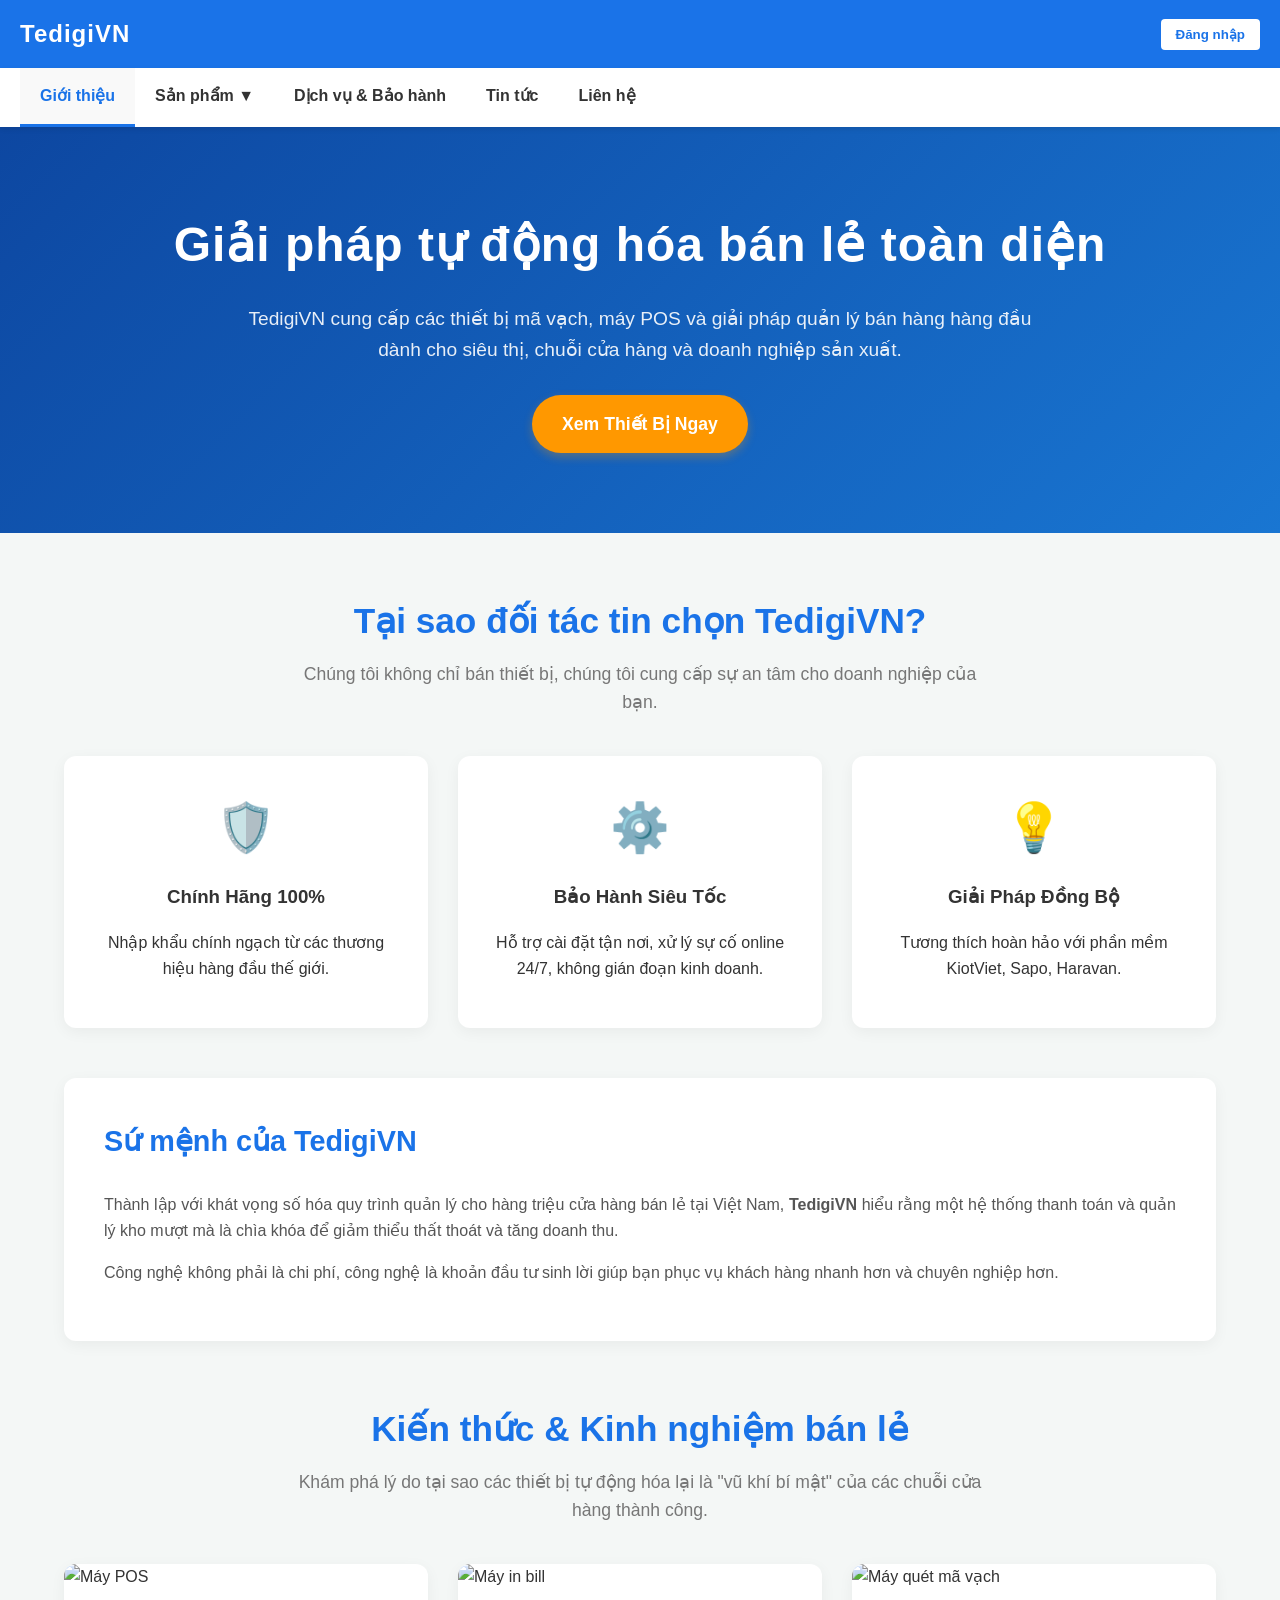
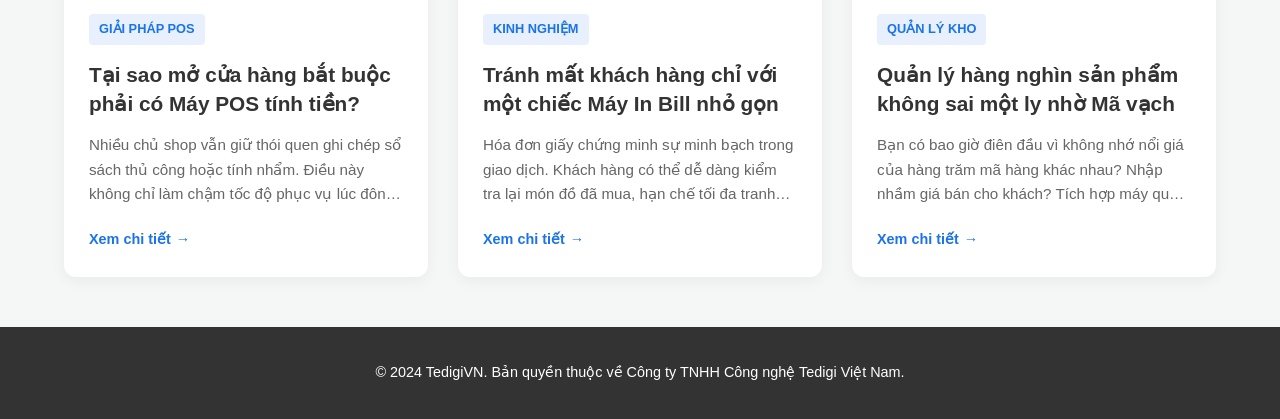
==== index.html @ 8b9664ac "Add files via upload" ====
<!DOCTYPE html>
<html lang="vi">
<head>
    <meta charset="UTF-8">
    <meta name="viewport" content="width=device-width, initial-scale=1.0">
    <title>Giới Thiệu - TedigiVN</title>
    <style>
        /* CÀI ĐẶT CHUNG */
        body { font-family: 'Segoe UI', Arial, sans-serif; margin: 0; background: #f4f7f6; color: #333; line-height: 1.6; }
        
        /* HEADER & MENU */
        header { background: #1a73e8; color: white; padding: 15px 20px; display: flex; justify-content: space-between; align-items: center; }
        .btn { border: none; padding: 8px 15px; border-radius: 4px; cursor: pointer; font-weight: bold; transition: 0.3s; }
        .btn-login { background: white; color: #1a73e8; }
        .btn-login:hover { background: #e8f0fe; }
        .btn-admin { background: #ff9800; color: white; margin-right: 10px; }
        .btn-admin:hover { background: #e68a00; }
        .btn-logout { background: #ff4d4d; color: white; }
        .btn-logout:hover { background: #cc0000; }

        .main-menu { background: white; padding: 0 20px; box-shadow: 0 2px 5px rgba(0,0,0,0.1); display: flex; align-items: center; flex-wrap: wrap; position: sticky; top: 0; z-index: 999; }
        .nav-link { color: #333; text-decoration: none; font-weight: bold; padding: 15px 20px; display: inline-block; transition: 0.3s; border-bottom: 3px solid transparent; }
        .nav-link:hover, .nav-link.active { color: #1a73e8; border-bottom: 3px solid #1a73e8; background: #f9f9f9; }

        /* MENU DROPDOWN */
        .dropdown { position: relative; display: inline-block; }
        .dropdown-content { display: none; position: absolute; background-color: white; min-width: 220px; box-shadow: 0px 8px 16px 0px rgba(0,0,0,0.15); z-index: 1000; border-radius: 0 0 8px 8px; overflow: hidden; top: 100%; left: 0; }
        .dropdown-content a { color: #555; padding: 12px 16px; text-decoration: none; display: block; border-bottom: 1px solid #eee; font-weight: normal; }
        .dropdown-content a:hover { background-color: #f4f7f6; color: #1a73e8; padding-left: 20px; transition: 0.3s; }
        .dropdown:hover .dropdown-content { display: block; } 

        /* BANNER CHÍNH */
        .hero { background: linear-gradient(135deg, #0d47a1, #1976d2); color: white; padding: 80px 20px; text-align: center; }
        .hero h1 { font-size: 3em; margin: 0 0 20px 0; letter-spacing: 1px; }
        .hero p { font-size: 1.2em; max-width: 800px; margin: 0 auto 30px auto; opacity: 0.9; }
        .btn-primary { background: #ff9800; color: white; padding: 15px 30px; text-decoration: none; font-size: 1.1em; font-weight: bold; border-radius: 30px; transition: 0.3s; display: inline-block; box-shadow: 0 4px 10px rgba(255, 152, 0, 0.3); }
        .btn-primary:hover { background: #e68a00; transform: translateY(-3px); box-shadow: 0 6px 15px rgba(255, 152, 0, 0.4); }

        /* KHU VỰC NỘI DUNG */
        .container { width: 90%; max-width: 1200px; margin: 50px auto; }
        .section-title { text-align: center; margin-bottom: 40px; margin-top: 60px; }
        .section-title h2 { color: #1a73e8; font-size: 2.2em; margin-bottom: 10px; }
        .section-title p { color: #777; font-size: 1.1em; max-width: 700px; margin: 0 auto; }

        /* LƯỚI TÍNH NĂNG */
        .features-grid { display: grid; grid-template-columns: repeat(auto-fit, minmax(300px, 1fr)); gap: 30px; }
        .feature-box { background: white; padding: 30px; border-radius: 12px; text-align: center; box-shadow: 0 4px 15px rgba(0,0,0,0.05); transition: 0.3s; border-top: 4px solid transparent; }
        .feature-box:hover { transform: translateY(-10px); box-shadow: 0 10px 25px rgba(0,0,0,0.1); border-top: 4px solid #1a73e8; }
        .feature-icon { font-size: 3em; margin-bottom: 15px; display: block; }
        .feature-box h3 { color: #333; margin-top: 0; }

        /* CÂU CHUYỆN CÔNG TY */
        .about-story { background: white; padding: 40px; border-radius: 12px; box-shadow: 0 4px 15px rgba(0,0,0,0.05); display: flex; gap: 40px; align-items: center; margin-top: 50px; }
        .about-text { flex: 1; }
        .about-text h3 { color: #1a73e8; font-size: 1.8em; margin-top: 0; }
        .about-text p { color: #555; text-align: justify; }

        /* === CSS MỚI: KHU VỰC BLOG / TIN TỨC === */
        .blog-grid { display: grid; grid-template-columns: repeat(auto-fit, minmax(320px, 1fr)); gap: 30px; }
        .blog-card { background: white; border-radius: 12px; overflow: hidden; box-shadow: 0 4px 15px rgba(0,0,0,0.05); transition: 0.3s; }
        .blog-card:hover { transform: translateY(-5px); box-shadow: 0 10px 25px rgba(0,0,0,0.15); }
        .blog-img { width: 100%; height: 200px; object-fit: cover; }
        .blog-content { padding: 25px; }
        .blog-tag { background: #e8f0fe; color: #1a73e8; padding: 5px 10px; border-radius: 4px; font-size: 0.8em; font-weight: bold; text-transform: uppercase; margin-bottom: 15px; display: inline-block; }
        .blog-content h3 { margin: 0 0 15px 0; font-size: 1.3em; color: #333; line-height: 1.4; }
        .blog-content p { color: #666; font-size: 0.95em; margin-bottom: 20px; display: -webkit-box; -webkit-line-clamp: 3; -webkit-box-orient: vertical; overflow: hidden; }
        .read-more { color: #1a73e8; text-decoration: none; font-weight: bold; font-size: 0.9em; display: inline-flex; align-items: center; transition: 0.3s; }
        .read-more:hover { color: #0d47a1; letter-spacing: 0.5px; }
        .read-more::after { content: ' →'; margin-left: 5px; }
        
        /* FOOTER */
        footer { background: #333; color: white; text-align: center; padding: 20px; margin-top: 50px; font-size: 0.9em; }
    </style>
</head>
<body>

    <header>
        <h2 style="margin: 0; letter-spacing: 1px;">TedigiVN</h2>
        <div id="user-menu"></div>
    </header>

    <nav class="main-menu">
        <a href="index.html" class="nav-link active">Giới thiệu</a>
        <div class="dropdown">
            <a href="products.html?cat=all" class="nav-link">Sản phẩm ▼</a>
            <div class="dropdown-content">
                <a href="products.html?cat=pos">Máy POS bán hàng</a>
                <a href="products.html?cat=bill">Máy in bill</a>
                <a href="products.html?cat=scan">Máy quét mã vạch</a>
                <a href="products.html?cat=print">Máy in công nghiệp</a>
                <a href="products.html?cat=all">Tất cả sản phẩm</a>
            </div>
        </div>
        <a href="#" class="nav-link">Dịch vụ & Bảo hành</a>
        <a href="#news-section" class="nav-link">Tin tức</a>
        <a href="#" class="nav-link">Liên hệ</a>
    </nav>

    <div class="hero">
        <h1>Giải pháp tự động hóa bán lẻ toàn diện</h1>
        <p>TedigiVN cung cấp các thiết bị mã vạch, máy POS và giải pháp quản lý bán hàng hàng đầu dành cho siêu thị, chuỗi cửa hàng và doanh nghiệp sản xuất.</p>
        <a href="products.html?cat=all" class="btn-primary">Xem Thiết Bị Ngay</a>
    </div>

    <div class="container">
        
        <div class="section-title">
            <h2>Tại sao đối tác tin chọn TedigiVN?</h2>
            <p>Chúng tôi không chỉ bán thiết bị, chúng tôi cung cấp sự an tâm cho doanh nghiệp của bạn.</p>
        </div>
        <div class="features-grid">
            <div class="feature-box"><span class="feature-icon">🛡️</span><h3>Chính Hãng 100%</h3><p>Nhập khẩu chính ngạch từ các thương hiệu hàng đầu thế giới.</p></div>
            <div class="feature-box"><span class="feature-icon">⚙️</span><h3>Bảo Hành Siêu Tốc</h3><p>Hỗ trợ cài đặt tận nơi, xử lý sự cố online 24/7, không gián đoạn kinh doanh.</p></div>
            <div class="feature-box"><span class="feature-icon">💡</span><h3>Giải Pháp Đồng Bộ</h3><p>Tương thích hoàn hảo với phần mềm KiotViet, Sapo, Haravan.</p></div>
        </div>

        <div class="about-story">
            <div class="about-text">
                <h3>Sứ mệnh của TedigiVN</h3>
                <p>Thành lập với khát vọng số hóa quy trình quản lý cho hàng triệu cửa hàng bán lẻ tại Việt Nam, <b>TedigiVN</b> hiểu rằng một hệ thống thanh toán và quản lý kho mượt mà là chìa khóa để giảm thiểu thất thoát và tăng doanh thu.</p>
                <p>Công nghệ không phải là chi phí, công nghệ là khoản đầu tư sinh lời giúp bạn phục vụ khách hàng nhanh hơn và chuyên nghiệp hơn.</p>
            </div>
        </div>

        <div class="section-title" id="news-section">
            <h2>Kiến thức & Kinh nghiệm bán lẻ</h2>
            <p>Khám phá lý do tại sao các thiết bị tự động hóa lại là "vũ khí bí mật" của các chuỗi cửa hàng thành công.</p>
        </div>

        <div class="blog-grid">
            <div class="blog-card">
                <img src="https://images.unsplash.com/photo-1556742049-0cfed4f6a45d?ixlib=rb-4.0.3&auto=format&fit=crop&w=600&q=80" alt="Máy POS" class="blog-img">
                <div class="blog-content">
                    <span class="blog-tag">Giải pháp POS</span>
                    <h3>Tại sao mở cửa hàng bắt buộc phải có Máy POS tính tiền?</h3>
                    <p>Nhiều chủ shop vẫn giữ thói quen ghi chép sổ sách thủ công hoặc tính nhẩm. Điều này không chỉ làm chậm tốc độ phục vụ lúc đông khách mà còn gây thất thoát doanh thu không rõ nguyên nhân. Máy POS giúp chuẩn hóa quy trình, tính tiền chính xác 100% và mang lại hình ảnh cực kỳ chuyên nghiệp.</p>
                    <a href="#" class="read-more">Xem chi tiết</a>
                </div>
            </div>

            <div class="blog-card">
                <img src="https://images.unsplash.com/photo-1574936145840-28808d77a0b6?ixlib=rb-4.0.3&auto=format&fit=crop&w=600&q=80" alt="Máy in bill" class="blog-img">
                <div class="blog-content">
                    <span class="blog-tag">Kinh nghiệm</span>
                    <h3>Tránh mất khách hàng chỉ với một chiếc Máy In Bill nhỏ gọn</h3>
                    <p>Hóa đơn giấy chứng minh sự minh bạch trong giao dịch. Khách hàng có thể dễ dàng kiểm tra lại món đồ đã mua, hạn chế tối đa tranh cãi. Đối với chủ cửa hàng, việc yêu cầu nhân viên phải in bill đưa cho khách là cách tốt nhất để chống gian lận, giấu doanh thu tại quầy thu ngân.</p>
                    <a href="#" class="read-more">Xem chi tiết</a>
                </div>
            </div>

            <div class="blog-card">
                <img src="https://images.unsplash.com/photo-1607082349566-187342175e2f?ixlib=rb-4.0.3&auto=format&fit=crop&w=600&q=80" alt="Máy quét mã vạch" class="blog-img">
                <div class="blog-content">
                    <span class="blog-tag">Quản lý kho</span>
                    <h3>Quản lý hàng nghìn sản phẩm không sai một ly nhờ Mã vạch</h3>
                    <p>Bạn có bao giờ điên đầu vì không nhớ nổi giá của hàng trăm mã hàng khác nhau? Nhập nhầm giá bán cho khách? Tích hợp máy quét mã vạch đa tia kết hợp phần mềm giúp thu ngân chỉ tốn 1 giây để chốt đơn một sản phẩm, đồng thời kho tự động trừ đi chính xác số lượng hàng đã bán.</p>
                    <a href="#" class="read-more">Xem chi tiết</a>
                </div>
            </div>
        </div>

    </div>

    <footer>
        <p>© 2024 TedigiVN. Bản quyền thuộc về Công ty TNHH Công nghệ Tedigi Việt Nam.</p>
    </footer>

    <script>
        const userMenu = document.getElementById('user-menu');
        const isLoggedIn = localStorage.getItem('isLoggedIn');
        const currentUser = localStorage.getItem('currentUser');
        const userRole = localStorage.getItem('userRole');

        if (isLoggedIn === "true") {
            userMenu.innerHTML = `
                <span style="margin-right: 15px; font-size: 15px;">Xin chào, <b>${currentUser}</b>!</span>
                <button class="btn btn-admin" onclick="window.location.href='admin.html'">Vào Quản Trị</button>
                <button class="btn btn-logout" onclick="logout()">Đăng xuất</button>
            `;
        } else {
            userMenu.innerHTML = `
                <button class="btn btn-login" onclick="window.location.href='login.html'">Đăng nhập</button>
            `;
        }

        function logout() {
            localStorage.clear();
            window.location.reload(); 
        }
    </script>
</body>
</html>
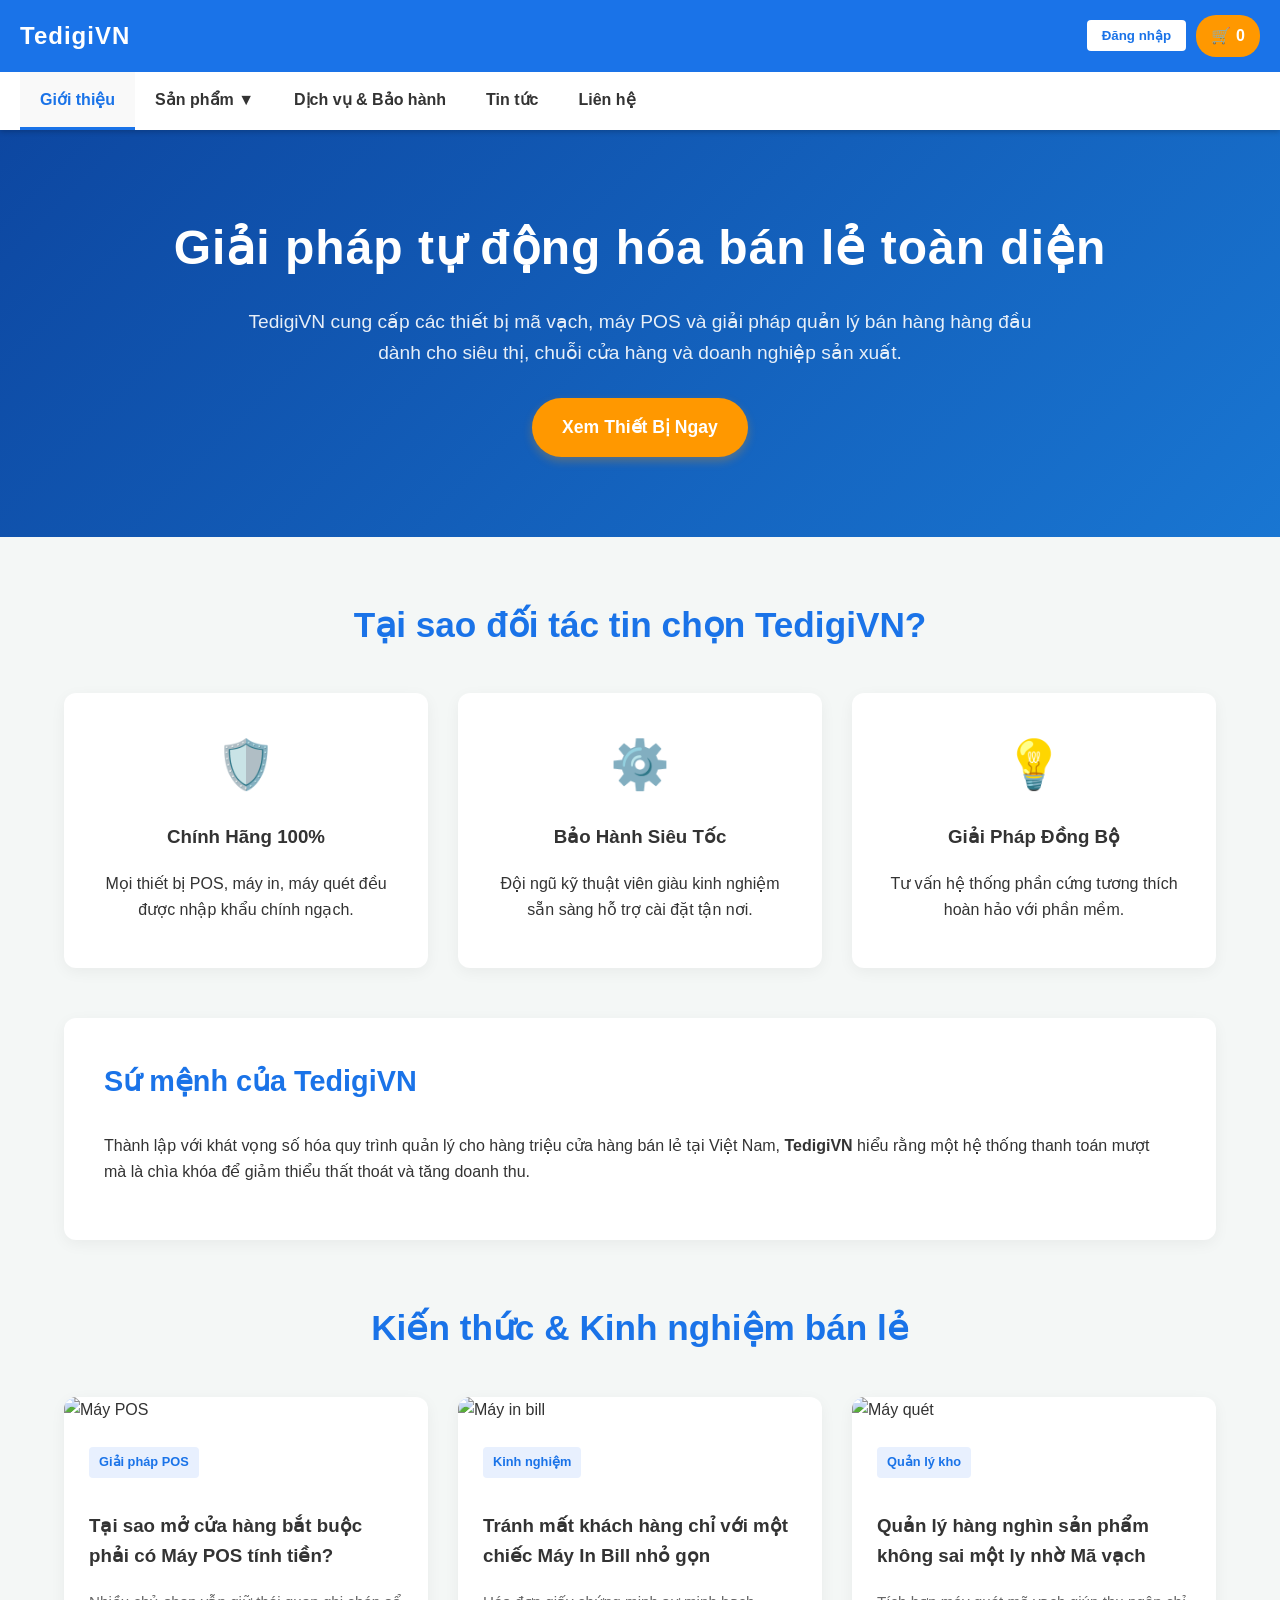
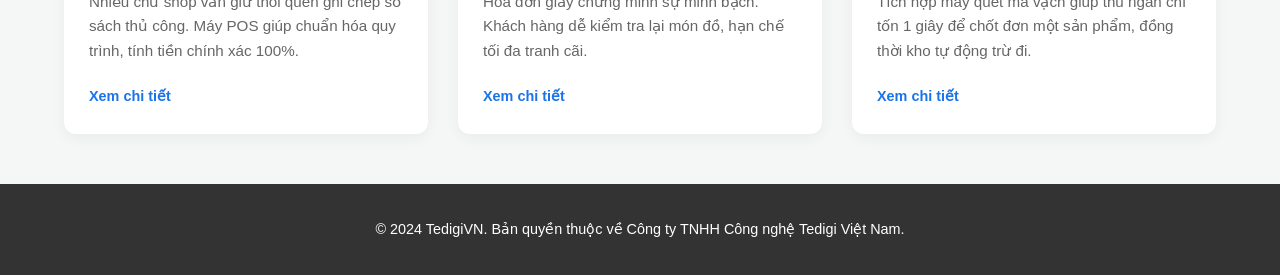
==== commit fa20c034: "Add files via upload" ====
--- a/index.html
+++ b/index.html
@@ -4,97 +4,141 @@
     <meta charset="UTF-8">
     <meta name="viewport" content="width=device-width, initial-scale=1.0">
     <title>Giới Thiệu - TedigiVN</title>
+    
+    <script src="config.js"></script>
+
     <style>
-        /* CÀI ĐẶT CHUNG */
+        /* ================= CÀI ĐẶT CHUNG ================= */
         body { font-family: 'Segoe UI', Arial, sans-serif; margin: 0; background: #f4f7f6; color: #333; line-height: 1.6; }
         
-        /* HEADER & MENU */
+        /* ================= KHỐI CỐ ĐỊNH (HEADER + MENU) ================= */
+        .sticky-wrapper { position: sticky; top: 0; z-index: 1001; box-shadow: 0 2px 5px rgba(0,0,0,0.2); }
+        
+        /* HEADER XANH */
         header { background: #1a73e8; color: white; padding: 15px 20px; display: flex; justify-content: space-between; align-items: center; }
+        .header-right { display: flex; align-items: center; gap: 10px; }
+        
+        /* Nút chung */
         .btn { border: none; padding: 8px 15px; border-radius: 4px; cursor: pointer; font-weight: bold; transition: 0.3s; }
         .btn-login { background: white; color: #1a73e8; }
         .btn-login:hover { background: #e8f0fe; }
-        .btn-admin { background: #ff9800; color: white; margin-right: 10px; }
+        .btn-admin { background: #ff9800; color: white; }
         .btn-admin:hover { background: #e68a00; }
         .btn-logout { background: #ff4d4d; color: white; }
         .btn-logout:hover { background: #cc0000; }
 
-        .main-menu { background: white; padding: 0 20px; box-shadow: 0 2px 5px rgba(0,0,0,0.1); display: flex; align-items: center; flex-wrap: wrap; position: sticky; top: 0; z-index: 999; }
+        /* Nút Giỏ hàng */
+        .cart-btn { background: #ff9800; color: white; text-decoration: none; padding: 8px 15px; border-radius: 20px; font-weight: bold; transition: 0.3s; display: flex; align-items: center; }
+        .cart-btn:hover { background: #e68a00; transform: scale(1.05); }
+
+        /* Nút Hamburger (Mặc định ẩn trên máy tính) */
+        .mobile-menu-btn { display: none; background: transparent; border: none; color: white; font-size: 26px; font-weight: bold; cursor: pointer; padding: 0 5px; margin-left: 5px; transition: 0.3s; }
+        .mobile-menu-btn:hover { color: #ff9800; }
+
+        /* MENU TRẮNG (DESKTOP) */
+        .main-menu { background: white; display: flex; align-items: center; padding: 0 20px; flex-wrap: wrap; }
         .nav-link { color: #333; text-decoration: none; font-weight: bold; padding: 15px 20px; display: inline-block; transition: 0.3s; border-bottom: 3px solid transparent; }
         .nav-link:hover, .nav-link.active { color: #1a73e8; border-bottom: 3px solid #1a73e8; background: #f9f9f9; }
 
-        /* MENU DROPDOWN */
+        /* Dropdown Desktop */
         .dropdown { position: relative; display: inline-block; }
         .dropdown-content { display: none; position: absolute; background-color: white; min-width: 220px; box-shadow: 0px 8px 16px 0px rgba(0,0,0,0.15); z-index: 1000; border-radius: 0 0 8px 8px; overflow: hidden; top: 100%; left: 0; }
         .dropdown-content a { color: #555; padding: 12px 16px; text-decoration: none; display: block; border-bottom: 1px solid #eee; font-weight: normal; }
-        .dropdown-content a:hover { background-color: #f4f7f6; color: #1a73e8; padding-left: 20px; transition: 0.3s; }
-        .dropdown:hover .dropdown-content { display: block; } 
-
-        /* BANNER CHÍNH */
+        .dropdown-content a:hover { background-color: #f4f7f6; color: #1a73e8; padding-left: 20px; }
+        @media (min-width: 769px) { .dropdown:hover .dropdown-content { display: block; } }
+
+        /* ================= 📱 BẬT CHẾ ĐỘ ĐIỆN THOẠI (Dưới 768px) 📱 ================= */
+        @media (max-width: 768px) {
+            header { padding: 10px 15px; } 
+            header h2 { font-size: 1.3em; margin: 0; }
+            .welcome-text { display: none; } 
+            
+            .btn { padding: 6px 10px; font-size: 12px; }
+            .cart-btn { padding: 6px 10px; font-size: 12px; }
+            .header-right { gap: 5px; } 
+
+            /* Hiện nút Menu ☰ trên Header */
+            .mobile-menu-btn { display: block; } 
+            
+            /* Biến Menu ngang thành Menu trượt dọc */
+            .main-menu { display: none; position: absolute; top: 100%; left: 0; width: 100%; flex-direction: column; padding: 0; box-shadow: 0 5px 10px rgba(0,0,0,0.15); border-top: 1px solid #ddd; } 
+            .main-menu.active { display: flex; } 
+            
+            .nav-link { width: 100%; box-sizing: border-box; border-bottom: 1px solid #eee; }
+            .dropdown { width: 100%; }
+            .dropdown-content { position: static; box-shadow: none; border-radius: 0; background-color: #f9f9f9; border-bottom: 1px solid #ddd; }
+            .dropdown-content a { padding-left: 30px; } 
+            .dropdown.open .dropdown-content { display: block; }
+        }
+
+        /* ================= KHU VỰC NỘI DUNG CHÍNH (Giữ nguyên) ================= */
         .hero { background: linear-gradient(135deg, #0d47a1, #1976d2); color: white; padding: 80px 20px; text-align: center; }
         .hero h1 { font-size: 3em; margin: 0 0 20px 0; letter-spacing: 1px; }
         .hero p { font-size: 1.2em; max-width: 800px; margin: 0 auto 30px auto; opacity: 0.9; }
-        .btn-primary { background: #ff9800; color: white; padding: 15px 30px; text-decoration: none; font-size: 1.1em; font-weight: bold; border-radius: 30px; transition: 0.3s; display: inline-block; box-shadow: 0 4px 10px rgba(255, 152, 0, 0.3); }
-        .btn-primary:hover { background: #e68a00; transform: translateY(-3px); box-shadow: 0 6px 15px rgba(255, 152, 0, 0.4); }
-
-        /* KHU VỰC NỘI DUNG */
+        .btn-primary { background: #ff9800; color: white; padding: 15px 30px; text-decoration: none; font-size: 1.1em; font-weight: bold; border-radius: 30px; display: inline-block; box-shadow: 0 4px 10px rgba(255, 152, 0, 0.3); }
+
         .container { width: 90%; max-width: 1200px; margin: 50px auto; }
         .section-title { text-align: center; margin-bottom: 40px; margin-top: 60px; }
         .section-title h2 { color: #1a73e8; font-size: 2.2em; margin-bottom: 10px; }
         .section-title p { color: #777; font-size: 1.1em; max-width: 700px; margin: 0 auto; }
 
-        /* LƯỚI TÍNH NĂNG */
         .features-grid { display: grid; grid-template-columns: repeat(auto-fit, minmax(300px, 1fr)); gap: 30px; }
-        .feature-box { background: white; padding: 30px; border-radius: 12px; text-align: center; box-shadow: 0 4px 15px rgba(0,0,0,0.05); transition: 0.3s; border-top: 4px solid transparent; }
+        .feature-box { background: white; padding: 30px; border-radius: 12px; text-align: center; box-shadow: 0 4px 15px rgba(0,0,0,0.05); border-top: 4px solid transparent; }
         .feature-box:hover { transform: translateY(-10px); box-shadow: 0 10px 25px rgba(0,0,0,0.1); border-top: 4px solid #1a73e8; }
         .feature-icon { font-size: 3em; margin-bottom: 15px; display: block; }
-        .feature-box h3 { color: #333; margin-top: 0; }
-
-        /* CÂU CHUYỆN CÔNG TY */
-        .about-story { background: white; padding: 40px; border-radius: 12px; box-shadow: 0 4px 15px rgba(0,0,0,0.05); display: flex; gap: 40px; align-items: center; margin-top: 50px; }
-        .about-text { flex: 1; }
+        
+        .about-story { background: white; padding: 40px; border-radius: 12px; box-shadow: 0 4px 15px rgba(0,0,0,0.05); display: flex; gap: 40px; align-items: center; margin-top: 50px; flex-wrap: wrap; }
+        .about-text { flex: 1; min-width: 300px; }
         .about-text h3 { color: #1a73e8; font-size: 1.8em; margin-top: 0; }
-        .about-text p { color: #555; text-align: justify; }
-
-        /* === CSS MỚI: KHU VỰC BLOG / TIN TỨC === */
+
         .blog-grid { display: grid; grid-template-columns: repeat(auto-fit, minmax(320px, 1fr)); gap: 30px; }
-        .blog-card { background: white; border-radius: 12px; overflow: hidden; box-shadow: 0 4px 15px rgba(0,0,0,0.05); transition: 0.3s; }
-        .blog-card:hover { transform: translateY(-5px); box-shadow: 0 10px 25px rgba(0,0,0,0.15); }
+        .blog-card { background: white; border-radius: 12px; overflow: hidden; box-shadow: 0 4px 15px rgba(0,0,0,0.05); }
         .blog-img { width: 100%; height: 200px; object-fit: cover; }
         .blog-content { padding: 25px; }
-        .blog-tag { background: #e8f0fe; color: #1a73e8; padding: 5px 10px; border-radius: 4px; font-size: 0.8em; font-weight: bold; text-transform: uppercase; margin-bottom: 15px; display: inline-block; }
-        .blog-content h3 { margin: 0 0 15px 0; font-size: 1.3em; color: #333; line-height: 1.4; }
-        .blog-content p { color: #666; font-size: 0.95em; margin-bottom: 20px; display: -webkit-box; -webkit-line-clamp: 3; -webkit-box-orient: vertical; overflow: hidden; }
-        .read-more { color: #1a73e8; text-decoration: none; font-weight: bold; font-size: 0.9em; display: inline-flex; align-items: center; transition: 0.3s; }
-        .read-more:hover { color: #0d47a1; letter-spacing: 0.5px; }
-        .read-more::after { content: ' →'; margin-left: 5px; }
-        
-        /* FOOTER */
+        .blog-tag { background: #e8f0fe; color: #1a73e8; padding: 5px 10px; border-radius: 4px; font-size: 0.8em; font-weight: bold; margin-bottom: 15px; display: inline-block; }
+        .blog-content p { color: #666; font-size: 0.95em; margin-bottom: 20px; display: -webkit-box; -webkit-line-clamp: 3; line-clamp: 3; -webkit-box-orient: vertical; overflow: hidden; }
+        .read-more { color: #1a73e8; text-decoration: none; font-weight: bold; font-size: 0.9em; }
+
         footer { background: #333; color: white; text-align: center; padding: 20px; margin-top: 50px; font-size: 0.9em; }
+        
+        @media (max-width: 768px) { .hero h1 { font-size: 2em; } }
     </style>
 </head>
 <body>
 
-    <header>
-        <h2 style="margin: 0; letter-spacing: 1px;">TedigiVN</h2>
-        <div id="user-menu"></div>
-    </header>
-
-    <nav class="main-menu">
-        <a href="index.html" class="nav-link active">Giới thiệu</a>
-        <div class="dropdown">
-            <a href="products.html?cat=all" class="nav-link">Sản phẩm ▼</a>
-            <div class="dropdown-content">
-                <a href="products.html?cat=pos">Máy POS bán hàng</a>
-                <a href="products.html?cat=bill">Máy in bill</a>
-                <a href="products.html?cat=scan">Máy quét mã vạch</a>
-                <a href="products.html?cat=print">Máy in công nghiệp</a>
-                <a href="products.html?cat=all">Tất cả sản phẩm</a>
-            </div>
-        </div>
-        <a href="#" class="nav-link">Dịch vụ & Bảo hành</a>
-        <a href="#news-section" class="nav-link">Tin tức</a>
-        <a href="#" class="nav-link">Liên hệ</a>
-    </nav>
+    <div class="sticky-wrapper">
+        <header>
+            <h2 style="margin: 0; letter-spacing: 1px;">TedigiVN</h2>
+            
+            <div class="header-right">
+                <div id="user-menu" style="display: flex; align-items: center; gap: 5px;"></div>
+                
+                <a href="cart.html" class="cart-btn">🛒 <span id="cart-count" style="margin-left: 5px;">0</span></a>
+                
+                <button class="mobile-menu-btn" onclick="toggleMobileMenu()">☰</button>
+            </div>
+        </header>
+
+        <nav class="main-menu" id="navMenu">
+            <a href="index.html" class="nav-link active">Giới thiệu</a>
+            
+            <div class="dropdown" id="productDropdown">
+                <a href="javascript:void(0)" class="nav-link" onclick="toggleDropdown()">Sản phẩm ▼</a>
+                <div class="dropdown-content">
+                    <a href="products.html?cat=pos">Máy POS bán hàng</a>
+                    <a href="products.html?cat=bill">Máy in bill</a>
+                    <a href="products.html?cat=scan">Máy quét mã vạch</a>
+                    <a href="products.html?cat=print">Máy in công nghiệp</a>
+                    <a href="products.html?cat=cashdrawer">Ngăn kéo đựng tiền</a>
+                    <a href="products.html?cat=all">Tất cả sản phẩm</a>
+                </div>
+            </div>
+
+            <a href="#" class="nav-link">Dịch vụ & Bảo hành</a>
+            <a href="#news-section" class="nav-link">Tin tức</a>
+            <a href="#" class="nav-link">Liên hệ</a>
+        </nav>
+    </div>
 
     <div class="hero">
         <h1>Giải pháp tự động hóa bán lẻ toàn diện</h1>
@@ -103,90 +147,78 @@
     </div>
 
     <div class="container">
-        
-        <div class="section-title">
-            <h2>Tại sao đối tác tin chọn TedigiVN?</h2>
-            <p>Chúng tôi không chỉ bán thiết bị, chúng tôi cung cấp sự an tâm cho doanh nghiệp của bạn.</p>
-        </div>
+        <div class="section-title"><h2>Tại sao đối tác tin chọn TedigiVN?</h2></div>
         <div class="features-grid">
-            <div class="feature-box"><span class="feature-icon">🛡️</span><h3>Chính Hãng 100%</h3><p>Nhập khẩu chính ngạch từ các thương hiệu hàng đầu thế giới.</p></div>
-            <div class="feature-box"><span class="feature-icon">⚙️</span><h3>Bảo Hành Siêu Tốc</h3><p>Hỗ trợ cài đặt tận nơi, xử lý sự cố online 24/7, không gián đoạn kinh doanh.</p></div>
-            <div class="feature-box"><span class="feature-icon">💡</span><h3>Giải Pháp Đồng Bộ</h3><p>Tương thích hoàn hảo với phần mềm KiotViet, Sapo, Haravan.</p></div>
+            <div class="feature-box"><span class="feature-icon">🛡️</span><h3>Chính Hãng 100%</h3><p>Mọi thiết bị POS, máy in, máy quét đều được nhập khẩu chính ngạch.</p></div>
+            <div class="feature-box"><span class="feature-icon">⚙️</span><h3>Bảo Hành Siêu Tốc</h3><p>Đội ngũ kỹ thuật viên giàu kinh nghiệm sẵn sàng hỗ trợ cài đặt tận nơi.</p></div>
+            <div class="feature-box"><span class="feature-icon">💡</span><h3>Giải Pháp Đồng Bộ</h3><p>Tư vấn hệ thống phần cứng tương thích hoàn hảo với phần mềm.</p></div>
         </div>
 
         <div class="about-story">
             <div class="about-text">
                 <h3>Sứ mệnh của TedigiVN</h3>
-                <p>Thành lập với khát vọng số hóa quy trình quản lý cho hàng triệu cửa hàng bán lẻ tại Việt Nam, <b>TedigiVN</b> hiểu rằng một hệ thống thanh toán và quản lý kho mượt mà là chìa khóa để giảm thiểu thất thoát và tăng doanh thu.</p>
-                <p>Công nghệ không phải là chi phí, công nghệ là khoản đầu tư sinh lời giúp bạn phục vụ khách hàng nhanh hơn và chuyên nghiệp hơn.</p>
+                <p>Thành lập với khát vọng số hóa quy trình quản lý cho hàng triệu cửa hàng bán lẻ tại Việt Nam, <b>TedigiVN</b> hiểu rằng một hệ thống thanh toán mượt mà là chìa khóa để giảm thiểu thất thoát và tăng doanh thu.</p>
             </div>
         </div>
 
-        <div class="section-title" id="news-section">
-            <h2>Kiến thức & Kinh nghiệm bán lẻ</h2>
-            <p>Khám phá lý do tại sao các thiết bị tự động hóa lại là "vũ khí bí mật" của các chuỗi cửa hàng thành công.</p>
-        </div>
-
+        <div class="section-title" id="news-section"><h2>Kiến thức & Kinh nghiệm bán lẻ</h2></div>
         <div class="blog-grid">
             <div class="blog-card">
                 <img src="https://images.unsplash.com/photo-1556742049-0cfed4f6a45d?ixlib=rb-4.0.3&auto=format&fit=crop&w=600&q=80" alt="Máy POS" class="blog-img">
-                <div class="blog-content">
-                    <span class="blog-tag">Giải pháp POS</span>
-                    <h3>Tại sao mở cửa hàng bắt buộc phải có Máy POS tính tiền?</h3>
-                    <p>Nhiều chủ shop vẫn giữ thói quen ghi chép sổ sách thủ công hoặc tính nhẩm. Điều này không chỉ làm chậm tốc độ phục vụ lúc đông khách mà còn gây thất thoát doanh thu không rõ nguyên nhân. Máy POS giúp chuẩn hóa quy trình, tính tiền chính xác 100% và mang lại hình ảnh cực kỳ chuyên nghiệp.</p>
-                    <a href="#" class="read-more">Xem chi tiết</a>
-                </div>
-            </div>
-
+                <div class="blog-content"><span class="blog-tag">Giải pháp POS</span><h3>Tại sao mở cửa hàng bắt buộc phải có Máy POS tính tiền?</h3><p>Nhiều chủ shop vẫn giữ thói quen ghi chép sổ sách thủ công. Máy POS giúp chuẩn hóa quy trình, tính tiền chính xác 100%.</p><a href="#" class="read-more">Xem chi tiết</a></div>
+            </div>
             <div class="blog-card">
                 <img src="https://images.unsplash.com/photo-1574936145840-28808d77a0b6?ixlib=rb-4.0.3&auto=format&fit=crop&w=600&q=80" alt="Máy in bill" class="blog-img">
-                <div class="blog-content">
-                    <span class="blog-tag">Kinh nghiệm</span>
-                    <h3>Tránh mất khách hàng chỉ với một chiếc Máy In Bill nhỏ gọn</h3>
-                    <p>Hóa đơn giấy chứng minh sự minh bạch trong giao dịch. Khách hàng có thể dễ dàng kiểm tra lại món đồ đã mua, hạn chế tối đa tranh cãi. Đối với chủ cửa hàng, việc yêu cầu nhân viên phải in bill đưa cho khách là cách tốt nhất để chống gian lận, giấu doanh thu tại quầy thu ngân.</p>
-                    <a href="#" class="read-more">Xem chi tiết</a>
-                </div>
-            </div>
-
+                <div class="blog-content"><span class="blog-tag">Kinh nghiệm</span><h3>Tránh mất khách hàng chỉ với một chiếc Máy In Bill nhỏ gọn</h3><p>Hóa đơn giấy chứng minh sự minh bạch. Khách hàng dễ kiểm tra lại món đồ, hạn chế tối đa tranh cãi.</p><a href="#" class="read-more">Xem chi tiết</a></div>
+            </div>
             <div class="blog-card">
-                <img src="https://images.unsplash.com/photo-1607082349566-187342175e2f?ixlib=rb-4.0.3&auto=format&fit=crop&w=600&q=80" alt="Máy quét mã vạch" class="blog-img">
-                <div class="blog-content">
-                    <span class="blog-tag">Quản lý kho</span>
-                    <h3>Quản lý hàng nghìn sản phẩm không sai một ly nhờ Mã vạch</h3>
-                    <p>Bạn có bao giờ điên đầu vì không nhớ nổi giá của hàng trăm mã hàng khác nhau? Nhập nhầm giá bán cho khách? Tích hợp máy quét mã vạch đa tia kết hợp phần mềm giúp thu ngân chỉ tốn 1 giây để chốt đơn một sản phẩm, đồng thời kho tự động trừ đi chính xác số lượng hàng đã bán.</p>
-                    <a href="#" class="read-more">Xem chi tiết</a>
-                </div>
+                <img src="https://images.unsplash.com/photo-1607082349566-187342175e2f?ixlib=rb-4.0.3&auto=format&fit=crop&w=600&q=80" alt="Máy quét" class="blog-img">
+                <div class="blog-content"><span class="blog-tag">Quản lý kho</span><h3>Quản lý hàng nghìn sản phẩm không sai một ly nhờ Mã vạch</h3><p>Tích hợp máy quét mã vạch giúp thu ngân chỉ tốn 1 giây để chốt đơn một sản phẩm, đồng thời kho tự động trừ đi.</p><a href="#" class="read-more">Xem chi tiết</a></div>
             </div>
         </div>
-
     </div>
 
-    <footer>
-        <p>© 2024 TedigiVN. Bản quyền thuộc về Công ty TNHH Công nghệ Tedigi Việt Nam.</p>
-    </footer>
+    <footer><p>© 2024 TedigiVN. Bản quyền thuộc về Công ty TNHH Công nghệ Tedigi Việt Nam.</p></footer>
 
     <script>
         const userMenu = document.getElementById('user-menu');
-        const isLoggedIn = localStorage.getItem('isLoggedIn');
-        const currentUser = localStorage.getItem('currentUser');
-        const userRole = localStorage.getItem('userRole');
+
+       const isLoggedIn = localStorage.getItem('isLoggedIn');
+        
+        // Lấy Tên hiển thị. Nếu chưa có, để mặc định là "Nhân viên" (Tuyệt đối không gọi currentUser ra đây)
+        const displayName = localStorage.getItem('displayName') || 'Nhân viên';
 
         if (isLoggedIn === "true") {
             userMenu.innerHTML = `
-                <span style="margin-right: 15px; font-size: 15px;">Xin chào, <b>${currentUser}</b>!</span>
-                <button class="btn btn-admin" onclick="window.location.href='admin.html'">Vào Quản Trị</button>
-                <button class="btn btn-logout" onclick="logout()">Đăng xuất</button>
+                <span class="welcome-text" style="font-size: 14px; margin-right: 10px;">👤 <b>${displayName}</b></span>
+                <button class="btn btn-admin" onclick="window.location.href='admin.html'">⚙️ Quản Trị</button>
+                <button class="btn btn-logout" onclick="logout()">🚪 Thoát</button>
             `;
         } else {
-            userMenu.innerHTML = `
-                <button class="btn btn-login" onclick="window.location.href='login.html'">Đăng nhập</button>
-            `;
-        }
-
+            userMenu.innerHTML = `<button class="btn btn-login" onclick="window.location.href='login.html'">Đăng nhập</button>`;
+        }
         function logout() {
             localStorage.clear();
             window.location.reload(); 
         }
+
+        let cart = JSON.parse(localStorage.getItem('tedigi_cart')) || [];
+        const count = cart.reduce((sum, item) => sum + item.quantity, 0);
+        document.getElementById('cart-count').innerText = count;
+
+        function toggleMobileMenu() {
+            const nav = document.getElementById('navMenu');
+            nav.classList.toggle('active');
+        }
+
+        function toggleDropdown() {
+            if (window.innerWidth <= 768) {
+                const dropdown = document.getElementById('productDropdown');
+                dropdown.classList.toggle('open');
+            } else {
+                window.location.href = "products.html?cat=all";
+            }
+        }
     </script>
 </body>
 </html>
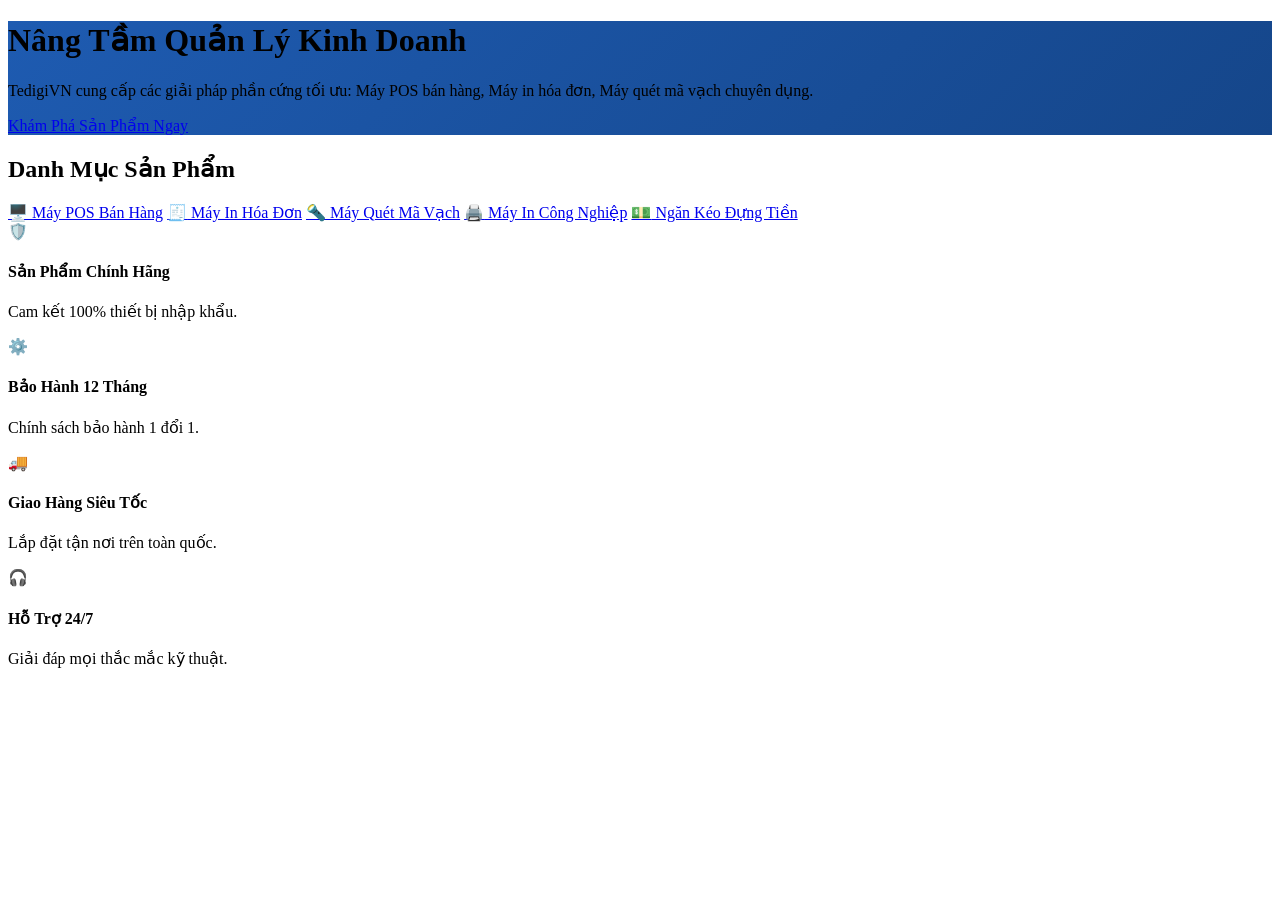
==== commit 486a41df: "Add files via upload" ====
--- a/index.html
+++ b/index.html
@@ -3,222 +3,46 @@
 <head>
     <meta charset="UTF-8">
     <meta name="viewport" content="width=device-width, initial-scale=1.0">
-    <title>Giới Thiệu - TedigiVN</title>
+    <title>TedigiVN - Giải Pháp Thiết Bị Bán Hàng Toàn Diện</title>
     
-    <script src="config.js"></script>
-
-    <style>
-        /* ================= CÀI ĐẶT CHUNG ================= */
-        body { font-family: 'Segoe UI', Arial, sans-serif; margin: 0; background: #f4f7f6; color: #333; line-height: 1.6; }
-        
-        /* ================= KHỐI CỐ ĐỊNH (HEADER + MENU) ================= */
-        .sticky-wrapper { position: sticky; top: 0; z-index: 1001; box-shadow: 0 2px 5px rgba(0,0,0,0.2); }
-        
-        /* HEADER XANH */
-        header { background: #1a73e8; color: white; padding: 15px 20px; display: flex; justify-content: space-between; align-items: center; }
-        .header-right { display: flex; align-items: center; gap: 10px; }
-        
-        /* Nút chung */
-        .btn { border: none; padding: 8px 15px; border-radius: 4px; cursor: pointer; font-weight: bold; transition: 0.3s; }
-        .btn-login { background: white; color: #1a73e8; }
-        .btn-login:hover { background: #e8f0fe; }
-        .btn-admin { background: #ff9800; color: white; }
-        .btn-admin:hover { background: #e68a00; }
-        .btn-logout { background: #ff4d4d; color: white; }
-        .btn-logout:hover { background: #cc0000; }
-
-        /* Nút Giỏ hàng */
-        .cart-btn { background: #ff9800; color: white; text-decoration: none; padding: 8px 15px; border-radius: 20px; font-weight: bold; transition: 0.3s; display: flex; align-items: center; }
-        .cart-btn:hover { background: #e68a00; transform: scale(1.05); }
-
-        /* Nút Hamburger (Mặc định ẩn trên máy tính) */
-        .mobile-menu-btn { display: none; background: transparent; border: none; color: white; font-size: 26px; font-weight: bold; cursor: pointer; padding: 0 5px; margin-left: 5px; transition: 0.3s; }
-        .mobile-menu-btn:hover { color: #ff9800; }
-
-        /* MENU TRẮNG (DESKTOP) */
-        .main-menu { background: white; display: flex; align-items: center; padding: 0 20px; flex-wrap: wrap; }
-        .nav-link { color: #333; text-decoration: none; font-weight: bold; padding: 15px 20px; display: inline-block; transition: 0.3s; border-bottom: 3px solid transparent; }
-        .nav-link:hover, .nav-link.active { color: #1a73e8; border-bottom: 3px solid #1a73e8; background: #f9f9f9; }
-
-        /* Dropdown Desktop */
-        .dropdown { position: relative; display: inline-block; }
-        .dropdown-content { display: none; position: absolute; background-color: white; min-width: 220px; box-shadow: 0px 8px 16px 0px rgba(0,0,0,0.15); z-index: 1000; border-radius: 0 0 8px 8px; overflow: hidden; top: 100%; left: 0; }
-        .dropdown-content a { color: #555; padding: 12px 16px; text-decoration: none; display: block; border-bottom: 1px solid #eee; font-weight: normal; }
-        .dropdown-content a:hover { background-color: #f4f7f6; color: #1a73e8; padding-left: 20px; }
-        @media (min-width: 769px) { .dropdown:hover .dropdown-content { display: block; } }
-
-        /* ================= 📱 BẬT CHẾ ĐỘ ĐIỆN THOẠI (Dưới 768px) 📱 ================= */
-        @media (max-width: 768px) {
-            header { padding: 10px 15px; } 
-            header h2 { font-size: 1.3em; margin: 0; }
-            .welcome-text { display: none; } 
-            
-            .btn { padding: 6px 10px; font-size: 12px; }
-            .cart-btn { padding: 6px 10px; font-size: 12px; }
-            .header-right { gap: 5px; } 
-
-            /* Hiện nút Menu ☰ trên Header */
-            .mobile-menu-btn { display: block; } 
-            
-            /* Biến Menu ngang thành Menu trượt dọc */
-            .main-menu { display: none; position: absolute; top: 100%; left: 0; width: 100%; flex-direction: column; padding: 0; box-shadow: 0 5px 10px rgba(0,0,0,0.15); border-top: 1px solid #ddd; } 
-            .main-menu.active { display: flex; } 
-            
-            .nav-link { width: 100%; box-sizing: border-box; border-bottom: 1px solid #eee; }
-            .dropdown { width: 100%; }
-            .dropdown-content { position: static; box-shadow: none; border-radius: 0; background-color: #f9f9f9; border-bottom: 1px solid #ddd; }
-            .dropdown-content a { padding-left: 30px; } 
-            .dropdown.open .dropdown-content { display: block; }
-        }
-
-        /* ================= KHU VỰC NỘI DUNG CHÍNH (Giữ nguyên) ================= */
-        .hero { background: linear-gradient(135deg, #0d47a1, #1976d2); color: white; padding: 80px 20px; text-align: center; }
-        .hero h1 { font-size: 3em; margin: 0 0 20px 0; letter-spacing: 1px; }
-        .hero p { font-size: 1.2em; max-width: 800px; margin: 0 auto 30px auto; opacity: 0.9; }
-        .btn-primary { background: #ff9800; color: white; padding: 15px 30px; text-decoration: none; font-size: 1.1em; font-weight: bold; border-radius: 30px; display: inline-block; box-shadow: 0 4px 10px rgba(255, 152, 0, 0.3); }
-
-        .container { width: 90%; max-width: 1200px; margin: 50px auto; }
-        .section-title { text-align: center; margin-bottom: 40px; margin-top: 60px; }
-        .section-title h2 { color: #1a73e8; font-size: 2.2em; margin-bottom: 10px; }
-        .section-title p { color: #777; font-size: 1.1em; max-width: 700px; margin: 0 auto; }
-
-        .features-grid { display: grid; grid-template-columns: repeat(auto-fit, minmax(300px, 1fr)); gap: 30px; }
-        .feature-box { background: white; padding: 30px; border-radius: 12px; text-align: center; box-shadow: 0 4px 15px rgba(0,0,0,0.05); border-top: 4px solid transparent; }
-        .feature-box:hover { transform: translateY(-10px); box-shadow: 0 10px 25px rgba(0,0,0,0.1); border-top: 4px solid #1a73e8; }
-        .feature-icon { font-size: 3em; margin-bottom: 15px; display: block; }
-        
-        .about-story { background: white; padding: 40px; border-radius: 12px; box-shadow: 0 4px 15px rgba(0,0,0,0.05); display: flex; gap: 40px; align-items: center; margin-top: 50px; flex-wrap: wrap; }
-        .about-text { flex: 1; min-width: 300px; }
-        .about-text h3 { color: #1a73e8; font-size: 1.8em; margin-top: 0; }
-
-        .blog-grid { display: grid; grid-template-columns: repeat(auto-fit, minmax(320px, 1fr)); gap: 30px; }
-        .blog-card { background: white; border-radius: 12px; overflow: hidden; box-shadow: 0 4px 15px rgba(0,0,0,0.05); }
-        .blog-img { width: 100%; height: 200px; object-fit: cover; }
-        .blog-content { padding: 25px; }
-        .blog-tag { background: #e8f0fe; color: #1a73e8; padding: 5px 10px; border-radius: 4px; font-size: 0.8em; font-weight: bold; margin-bottom: 15px; display: inline-block; }
-        .blog-content p { color: #666; font-size: 0.95em; margin-bottom: 20px; display: -webkit-box; -webkit-line-clamp: 3; line-clamp: 3; -webkit-box-orient: vertical; overflow: hidden; }
-        .read-more { color: #1a73e8; text-decoration: none; font-weight: bold; font-size: 0.9em; }
-
-        footer { background: #333; color: white; text-align: center; padding: 20px; margin-top: 50px; font-size: 0.9em; }
-        
-        @media (max-width: 768px) { .hero h1 { font-size: 2em; } }
-    </style>
+    <link rel="stylesheet" href="css/common.css">
+    <link rel="stylesheet" href="css/index.css">
+    
+    <script src="js/config.js"></script>
 </head>
 <body>
 
-    <div class="sticky-wrapper">
-        <header>
-            <h2 style="margin: 0; letter-spacing: 1px;">TedigiVN</h2>
-            
-            <div class="header-right">
-                <div id="user-menu" style="display: flex; align-items: center; gap: 5px;"></div>
-                
-                <a href="cart.html" class="cart-btn">🛒 <span id="cart-count" style="margin-left: 5px;">0</span></a>
-                
-                <button class="mobile-menu-btn" onclick="toggleMobileMenu()">☰</button>
-            </div>
-        </header>
+    <div id="header-placeholder"></div>
 
-        <nav class="main-menu" id="navMenu">
-            <a href="index.html" class="nav-link active">Giới thiệu</a>
-            
-            <div class="dropdown" id="productDropdown">
-                <a href="javascript:void(0)" class="nav-link" onclick="toggleDropdown()">Sản phẩm ▼</a>
-                <div class="dropdown-content">
-                    <a href="products.html?cat=pos">Máy POS bán hàng</a>
-                    <a href="products.html?cat=bill">Máy in bill</a>
-                    <a href="products.html?cat=scan">Máy quét mã vạch</a>
-                    <a href="products.html?cat=print">Máy in công nghiệp</a>
-                    <a href="products.html?cat=cashdrawer">Ngăn kéo đựng tiền</a>
-                    <a href="products.html?cat=all">Tất cả sản phẩm</a>
-                </div>
+    <main>
+        <div class="hero-section" style="background: linear-gradient(135deg, #1E5BB1 0%, #15468a 100%);">
+            <h1>Nâng Tầm Quản Lý Kinh Doanh</h1>
+            <p>TedigiVN cung cấp các giải pháp phần cứng tối ưu: Máy POS bán hàng, Máy in hóa đơn, Máy quét mã vạch chuyên dụng.</p>
+            <a href="products.html?cat=all" class="btn-cta">Khám Phá Sản Phẩm Ngay</a>
+        </div>
+
+        <div class="container">
+            <h2 class="section-title">Danh Mục Sản Phẩm</h2>
+            <div class="category-grid">
+                <a href="products.html?cat=pos" class="cat-card"><span class="cat-icon">🖥️</span> Máy POS Bán Hàng</a>
+                <a href="products.html?cat=bill" class="cat-card"><span class="cat-icon">🧾</span> Máy In Hóa Đơn</a>
+                <a href="products.html?cat=scan" class="cat-card"><span class="cat-icon">🔦</span> Máy Quét Mã Vạch</a>
+                <a href="products.html?cat=print" class="cat-card"><span class="cat-icon">🖨️</span> Máy In Công Nghiệp</a>
+                <a href="products.html?cat=cashdrawer" class="cat-card"><span class="cat-icon">💵</span> Ngăn Kéo Đựng Tiền</a>
             </div>
 
-            <a href="#" class="nav-link">Dịch vụ & Bảo hành</a>
-            <a href="#news-section" class="nav-link">Tin tức</a>
-            <a href="#" class="nav-link">Liên hệ</a>
-        </nav>
-    </div>
-
-    <div class="hero">
-        <h1>Giải pháp tự động hóa bán lẻ toàn diện</h1>
-        <p>TedigiVN cung cấp các thiết bị mã vạch, máy POS và giải pháp quản lý bán hàng hàng đầu dành cho siêu thị, chuỗi cửa hàng và doanh nghiệp sản xuất.</p>
-        <a href="products.html?cat=all" class="btn-primary">Xem Thiết Bị Ngay</a>
-    </div>
-
-    <div class="container">
-        <div class="section-title"><h2>Tại sao đối tác tin chọn TedigiVN?</h2></div>
-        <div class="features-grid">
-            <div class="feature-box"><span class="feature-icon">🛡️</span><h3>Chính Hãng 100%</h3><p>Mọi thiết bị POS, máy in, máy quét đều được nhập khẩu chính ngạch.</p></div>
-            <div class="feature-box"><span class="feature-icon">⚙️</span><h3>Bảo Hành Siêu Tốc</h3><p>Đội ngũ kỹ thuật viên giàu kinh nghiệm sẵn sàng hỗ trợ cài đặt tận nơi.</p></div>
-            <div class="feature-box"><span class="feature-icon">💡</span><h3>Giải Pháp Đồng Bộ</h3><p>Tư vấn hệ thống phần cứng tương thích hoàn hảo với phần mềm.</p></div>
-        </div>
-
-        <div class="about-story">
-            <div class="about-text">
-                <h3>Sứ mệnh của TedigiVN</h3>
-                <p>Thành lập với khát vọng số hóa quy trình quản lý cho hàng triệu cửa hàng bán lẻ tại Việt Nam, <b>TedigiVN</b> hiểu rằng một hệ thống thanh toán mượt mà là chìa khóa để giảm thiểu thất thoát và tăng doanh thu.</p>
+            <div class="features-grid">
+                <div class="feature-box"><div class="f-icon">🛡️</div><h4>Sản Phẩm Chính Hãng</h4><p>Cam kết 100% thiết bị nhập khẩu.</p></div>
+                <div class="feature-box"><div class="f-icon">⚙️</div><h4>Bảo Hành 12 Tháng</h4><p>Chính sách bảo hành 1 đổi 1.</p></div>
+                <div class="feature-box"><div class="f-icon">🚚</div><h4>Giao Hàng Siêu Tốc</h4><p>Lắp đặt tận nơi trên toàn quốc.</p></div>
+                <div class="feature-box"><div class="f-icon">🎧</div><h4>Hỗ Trợ 24/7</h4><p>Giải đáp mọi thắc mắc kỹ thuật.</p></div>
             </div>
         </div>
+    </main>
 
-        <div class="section-title" id="news-section"><h2>Kiến thức & Kinh nghiệm bán lẻ</h2></div>
-        <div class="blog-grid">
-            <div class="blog-card">
-                <img src="https://images.unsplash.com/photo-1556742049-0cfed4f6a45d?ixlib=rb-4.0.3&auto=format&fit=crop&w=600&q=80" alt="Máy POS" class="blog-img">
-                <div class="blog-content"><span class="blog-tag">Giải pháp POS</span><h3>Tại sao mở cửa hàng bắt buộc phải có Máy POS tính tiền?</h3><p>Nhiều chủ shop vẫn giữ thói quen ghi chép sổ sách thủ công. Máy POS giúp chuẩn hóa quy trình, tính tiền chính xác 100%.</p><a href="#" class="read-more">Xem chi tiết</a></div>
-            </div>
-            <div class="blog-card">
-                <img src="https://images.unsplash.com/photo-1574936145840-28808d77a0b6?ixlib=rb-4.0.3&auto=format&fit=crop&w=600&q=80" alt="Máy in bill" class="blog-img">
-                <div class="blog-content"><span class="blog-tag">Kinh nghiệm</span><h3>Tránh mất khách hàng chỉ với một chiếc Máy In Bill nhỏ gọn</h3><p>Hóa đơn giấy chứng minh sự minh bạch. Khách hàng dễ kiểm tra lại món đồ, hạn chế tối đa tranh cãi.</p><a href="#" class="read-more">Xem chi tiết</a></div>
-            </div>
-            <div class="blog-card">
-                <img src="https://images.unsplash.com/photo-1607082349566-187342175e2f?ixlib=rb-4.0.3&auto=format&fit=crop&w=600&q=80" alt="Máy quét" class="blog-img">
-                <div class="blog-content"><span class="blog-tag">Quản lý kho</span><h3>Quản lý hàng nghìn sản phẩm không sai một ly nhờ Mã vạch</h3><p>Tích hợp máy quét mã vạch giúp thu ngân chỉ tốn 1 giây để chốt đơn một sản phẩm, đồng thời kho tự động trừ đi.</p><a href="#" class="read-more">Xem chi tiết</a></div>
-            </div>
-        </div>
-    </div>
+    <div id="footer-placeholder"></div>
 
-    <footer><p>© 2024 TedigiVN. Bản quyền thuộc về Công ty TNHH Công nghệ Tedigi Việt Nam.</p></footer>
-
-    <script>
-        const userMenu = document.getElementById('user-menu');
-
-       const isLoggedIn = localStorage.getItem('isLoggedIn');
-        
-        // Lấy Tên hiển thị. Nếu chưa có, để mặc định là "Nhân viên" (Tuyệt đối không gọi currentUser ra đây)
-        const displayName = localStorage.getItem('displayName') || 'Nhân viên';
-
-        if (isLoggedIn === "true") {
-            userMenu.innerHTML = `
-                <span class="welcome-text" style="font-size: 14px; margin-right: 10px;">👤 <b>${displayName}</b></span>
-                <button class="btn btn-admin" onclick="window.location.href='admin.html'">⚙️ Quản Trị</button>
-                <button class="btn btn-logout" onclick="logout()">🚪 Thoát</button>
-            `;
-        } else {
-            userMenu.innerHTML = `<button class="btn btn-login" onclick="window.location.href='login.html'">Đăng nhập</button>`;
-        }
-        function logout() {
-            localStorage.clear();
-            window.location.reload(); 
-        }
-
-        let cart = JSON.parse(localStorage.getItem('tedigi_cart')) || [];
-        const count = cart.reduce((sum, item) => sum + item.quantity, 0);
-        document.getElementById('cart-count').innerText = count;
-
-        function toggleMobileMenu() {
-            const nav = document.getElementById('navMenu');
-            nav.classList.toggle('active');
-        }
-
-        function toggleDropdown() {
-            if (window.innerWidth <= 768) {
-                const dropdown = document.getElementById('productDropdown');
-                dropdown.classList.toggle('open');
-            } else {
-                window.location.href = "products.html?cat=all";
-            }
-        }
-    </script>
+    <script src="js/main.js"></script>
+    <script src="js/index.js"></script>
 </body>
 </html>
